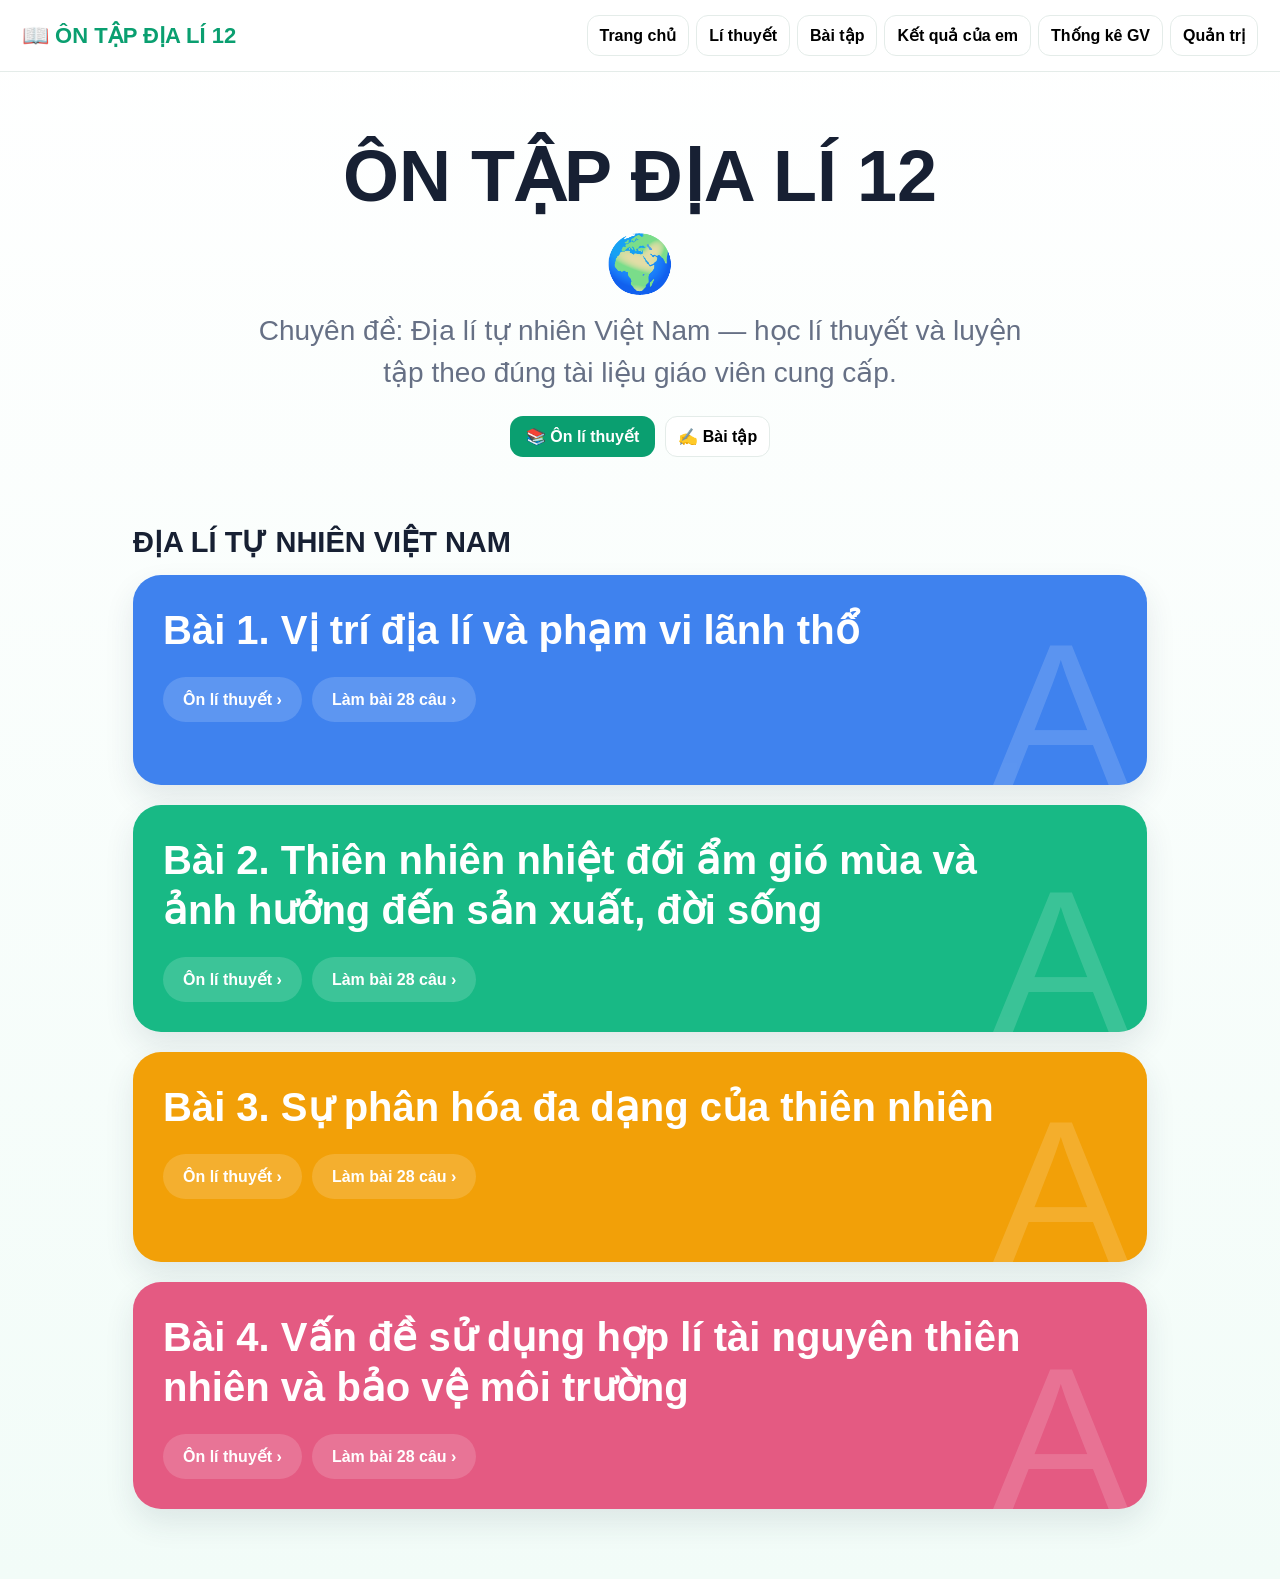
==== index.html @ 296b8ab2 "Add files via upload" ====
<!doctype html>
<html lang="vi"><head><meta charset="utf-8"><meta name="viewport" content="width=device-width,initial-scale=1">
<title>ÔN TẬP ĐỊA LÍ 12</title><link rel="stylesheet" href="styles.css"></head>
<body>
<header><div class="brand">📖 ÔN TẬP ĐỊA LÍ 12</div><nav>
<button data-r="home">Trang chủ</button><button data-r="theory">Lí thuyết</button><button data-r="practice">Bài tập</button>
<button data-r="mine">Kết quả của em</button><button data-r="teacher">Thống kê GV</button><button onclick="location.href='admin.html'">Quản trị</button></nav></header>
<main id="app"></main>
<script src="config.js"></script><script src="data.js"></script><script src="app.js"></script></body></html>
---- styles.css ----
:root{--bg:#f4fcf9;--text:#172033;--muted:#667085;--brand:#0a9f70;--line:#e4ece9}
*{box-sizing:border-box}html{scroll-behavior:smooth}body{margin:0;font-family:Inter,Segoe UI,Arial,sans-serif;color:var(--text);background:linear-gradient(#fff,#f2fcf8)}
button,input{font:inherit}header{position:sticky;top:0;z-index:30;background:#fffffff0;backdrop-filter:blur(12px);border-bottom:1px solid var(--line);display:flex;justify-content:space-between;align-items:center;gap:15px;padding:15px 22px}.brand{font-weight:900;font-size:22px;color:var(--brand)}nav{display:flex;gap:7px;flex-wrap:wrap}nav button,.secondary{border:1px solid var(--line);background:#fff;padding:10px 12px;border-radius:12px;font-weight:800;cursor:pointer}.primary{border:0;background:var(--brand);color:#fff;padding:11px 16px;border-radius:13px;font-weight:850;cursor:pointer}
main{max-width:1050px;margin:auto;padding:0 18px 70px}.hero{text-align:center;padding:62px 0 32px}.hero h1{font-size:clamp(42px,7vw,72px);margin:0}.hero .globe{font-size:56px;margin:13px 0}.hero p{font-size:clamp(19px,3vw,28px);line-height:1.5;color:var(--muted);max-width:800px;margin:auto}.actions{display:flex;gap:10px;flex-wrap:wrap;justify-content:center;margin-top:22px}
.section-title{font-size:29px;margin:36px 0 16px}.cards{display:grid;gap:20px}.card{color:#fff;border-radius:28px;padding:30px;min-height:210px;position:relative;overflow:hidden;box-shadow:0 14px 30px #24384c1b}.card:after{content:"A";position:absolute;right:18px;bottom:-48px;font-size:205px;opacity:.15}.card h2{font-size:clamp(27px,4vw,40px);margin:0 0 20px;max-width:90%;line-height:1.25}.card button{border:0;border-radius:999px;padding:13px 20px;background:#ffffff28;color:#fff;font-weight:800;cursor:pointer}.blue{background:#3f82ee}.green{background:#18b985}.orange{background:#f2a008}.pink{background:#e45a82}
.pagehead{padding:35px 0 10px}.pagehead h1{font-size:clamp(30px,5vw,45px);margin:4px 0}.pagehead p{color:var(--muted)}.panel{background:#fff;border:1px solid var(--line);border-radius:22px;padding:25px;margin:18px 0}.theory h2{color:#087a57;margin-top:30px}.theory h3{margin-top:22px}.theory p{line-height:1.65}.source-table{overflow:auto;margin:16px 0}.source-table table{border-collapse:collapse;min-width:600px;width:100%}.source-table th,.source-table td{border:1px solid #dce6e2;padding:8px;text-align:left;vertical-align:top}.source-table th{background:#edf8f4}.gallery{display:grid;grid-template-columns:repeat(2,1fr);gap:14px}.gallery img{width:100%;border:1px solid var(--line);border-radius:16px;background:#fff}
.identity{background:#fff;border:1px solid var(--line);border-radius:18px;padding:16px;display:flex;align-items:center;justify-content:space-between;gap:14px;margin:18px 0}.identity-fields{display:flex;gap:8px;flex-wrap:wrap}.identity input{padding:11px;border:1px solid #d6e2dd;border-radius:11px}
.quiz{max-width:850px;margin:auto}.progress{height:10px;background:#dfe9e5;border-radius:99px;overflow:hidden}.progress div{height:100%;background:var(--brand)}.qbox{background:#fff;border:1px solid var(--line);border-radius:22px;padding:24px;margin-top:16px}.qmeta{display:flex;justify-content:space-between;gap:10px;color:var(--muted);font-weight:700}.answers{display:grid;gap:10px}.answer{border:2px solid #e4ebe8;background:#fff;border-radius:14px;padding:14px;text-align:left;cursor:pointer}.answer.selected{border-color:#88b9a8;background:#f0faf6}.tfrow{border:1px solid var(--line);border-radius:14px;padding:13px;margin:10px 0}.tfopts{display:flex;gap:18px;margin-top:8px}.short input{width:100%;padding:13px;border:2px solid #dce6e2;border-radius:12px;font-size:17px}.prompt-table{overflow:auto;margin:12px 0}.prompt-table table{border-collapse:collapse;min-width:520px}.prompt-table td,.prompt-table th{border:1px solid #dce6e2;padding:7px}.feedback{padding:13px;background:#eef8f4;border-radius:12px;margin-top:13px}.score{font-size:55px;font-weight:900;color:var(--brand)}.statgrid{display:grid;grid-template-columns:repeat(4,1fr);gap:12px;margin:18px 0}.stat{background:#fff;border:1px solid var(--line);border-radius:17px;padding:17px}.stat b{font-size:32px;display:block;color:var(--brand)}.tablewrap{overflow:auto;border:1px solid var(--line);border-radius:16px;background:#fff}.tablewrap table{width:100%;border-collapse:collapse;min-width:760px}.tablewrap th,.tablewrap td{padding:10px;border-bottom:1px solid var(--line);text-align:left}.tablewrap th{background:#edf8f4}.note{background:#fff8df;border-left:5px solid #e1a000;padding:13px;border-radius:11px}
@media(max-width:720px){header{align-items:flex-start;flex-direction:column}nav{display:grid;grid-template-columns:repeat(3,1fr);width:100%}nav button{font-size:12px;padding:9px 4px}main{padding:0 13px 50px}.card{padding:24px 21px}.gallery{grid-template-columns:1fr}.identity{align-items:flex-start;flex-direction:column}.identity-fields,.identity input,.identity-fields button{width:100%}.statgrid{grid-template-columns:1fr 1fr}.qbox{padding:18px}}
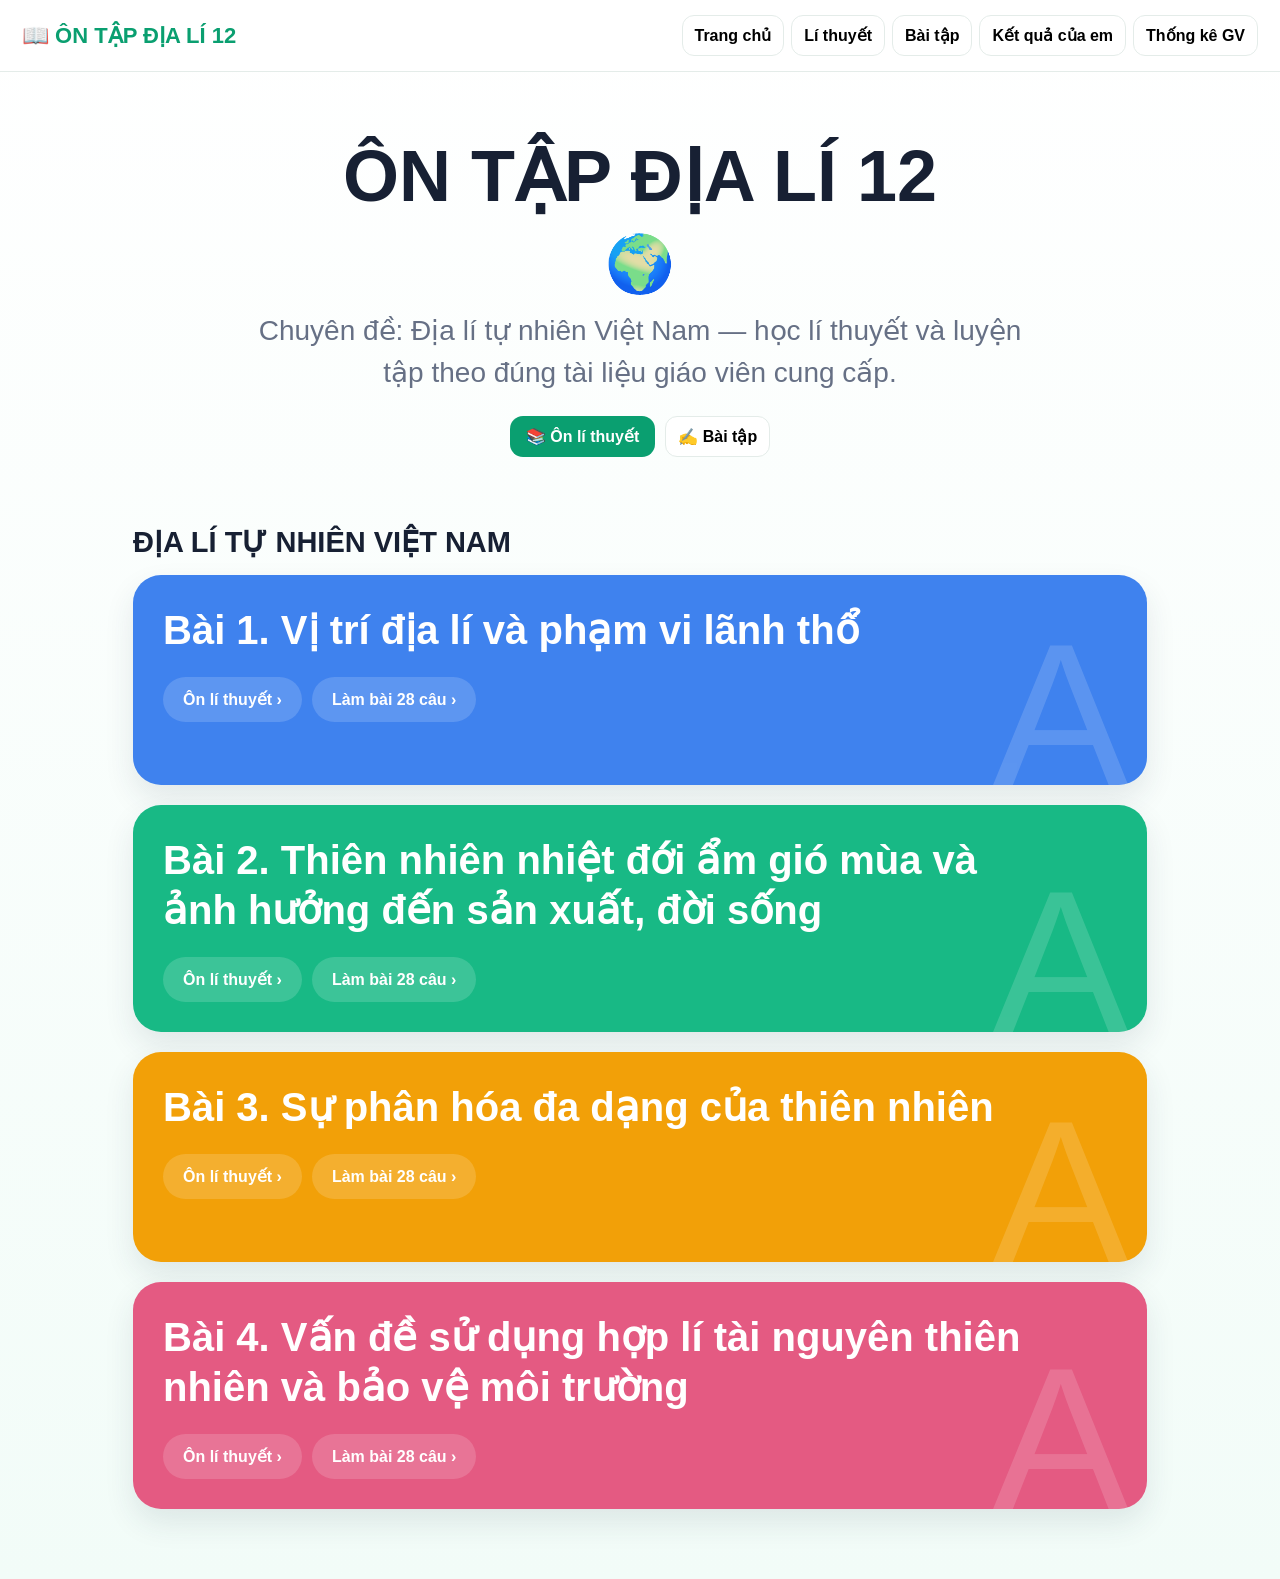
==== commit 4ce9a7c9: "Update index.html" ====
--- a/index.html
+++ b/index.html
@@ -1,9 +1 @@
-<!doctype html>
-<html lang="vi"><head><meta charset="utf-8"><meta name="viewport" content="width=device-width,initial-scale=1">
-<title>ÔN TẬP ĐỊA LÍ 12</title><link rel="stylesheet" href="styles.css"></head>
-<body>
-<header><div class="brand">📖 ÔN TẬP ĐỊA LÍ 12</div><nav>
-<button data-r="home">Trang chủ</button><button data-r="theory">Lí thuyết</button><button data-r="practice">Bài tập</button>
-<button data-r="mine">Kết quả của em</button><button data-r="teacher">Thống kê GV</button><button onclick="location.href='admin.html'">Quản trị</button></nav></header>
-<main id="app"></main>
-<script src="config.js"></script><script src="data.js"></script><script src="app.js"></script></body></html>+<!doctype html><html lang="vi"><head><meta charset="utf-8"><meta name="viewport" content="width=device-width,initial-scale=1"><title>ÔN TẬP ĐỊA LÍ 12</title><link rel="stylesheet" href="styles.css"></head><body><header><div class="brand">📖 ÔN TẬP ĐỊA LÍ 12</div><nav><button data-r="home">Trang chủ</button><button data-r="theory">Lí thuyết</button><button data-r="practice">Bài tập</button><button data-r="mine">Kết quả của em</button><button data-r="teacher">Thống kê GV</button></nav></header><main id="app"></main><script src="config.js"></script><script src="data.js"></script><script src="app.js"></script></body></html>
--- a/styles.css
+++ b/styles.css
@@ -8,3 +8,180 @@
 .identity{background:#fff;border:1px solid var(--line);border-radius:18px;padding:16px;display:flex;align-items:center;justify-content:space-between;gap:14px;margin:18px 0}.identity-fields{display:flex;gap:8px;flex-wrap:wrap}.identity input{padding:11px;border:1px solid #d6e2dd;border-radius:11px}
 .quiz{max-width:850px;margin:auto}.progress{height:10px;background:#dfe9e5;border-radius:99px;overflow:hidden}.progress div{height:100%;background:var(--brand)}.qbox{background:#fff;border:1px solid var(--line);border-radius:22px;padding:24px;margin-top:16px}.qmeta{display:flex;justify-content:space-between;gap:10px;color:var(--muted);font-weight:700}.answers{display:grid;gap:10px}.answer{border:2px solid #e4ebe8;background:#fff;border-radius:14px;padding:14px;text-align:left;cursor:pointer}.answer.selected{border-color:#88b9a8;background:#f0faf6}.tfrow{border:1px solid var(--line);border-radius:14px;padding:13px;margin:10px 0}.tfopts{display:flex;gap:18px;margin-top:8px}.short input{width:100%;padding:13px;border:2px solid #dce6e2;border-radius:12px;font-size:17px}.prompt-table{overflow:auto;margin:12px 0}.prompt-table table{border-collapse:collapse;min-width:520px}.prompt-table td,.prompt-table th{border:1px solid #dce6e2;padding:7px}.feedback{padding:13px;background:#eef8f4;border-radius:12px;margin-top:13px}.score{font-size:55px;font-weight:900;color:var(--brand)}.statgrid{display:grid;grid-template-columns:repeat(4,1fr);gap:12px;margin:18px 0}.stat{background:#fff;border:1px solid var(--line);border-radius:17px;padding:17px}.stat b{font-size:32px;display:block;color:var(--brand)}.tablewrap{overflow:auto;border:1px solid var(--line);border-radius:16px;background:#fff}.tablewrap table{width:100%;border-collapse:collapse;min-width:760px}.tablewrap th,.tablewrap td{padding:10px;border-bottom:1px solid var(--line);text-align:left}.tablewrap th{background:#edf8f4}.note{background:#fff8df;border-left:5px solid #e1a000;padding:13px;border-radius:11px}
 @media(max-width:720px){header{align-items:flex-start;flex-direction:column}nav{display:grid;grid-template-columns:repeat(3,1fr);width:100%}nav button{font-size:12px;padding:9px 4px}main{padding:0 13px 50px}.card{padding:24px 21px}.gallery{grid-template-columns:1fr}.identity{align-items:flex-start;flex-direction:column}.identity-fields,.identity input,.identity-fields button{width:100%}.statgrid{grid-template-columns:1fr 1fr}.qbox{padding:18px}}
+
+.theory-only{margin:18px 0 24px}
+.mindmap{margin:0;background:#fff;border:1px solid var(--line);border-radius:18px;overflow:hidden}
+.mindmap img{display:block;width:100%;height:auto}
+.mindmap figcaption{text-align:center;padding:10px;color:var(--muted);font-weight:700}
+.review-list{display:grid;gap:13px}
+.review-card{background:#fff;border:2px solid var(--line);border-radius:17px;padding:16px}
+.review-ok{border-color:#31ad7e;background:#f3fff9}
+.review-bad{border-color:#e18a9d;background:#fff7f8}
+.review-head{display:flex;justify-content:space-between;gap:12px;flex-wrap:wrap;margin-bottom:9px}
+.review-q{font-weight:750;margin-bottom:9px;line-height:1.5}
+.review-tf{padding:9px 0;border-top:1px dashed #dbe5e1;line-height:1.5}
+.result-panel .actions{justify-content:center}
+
+
+/* Giao diện làm bài 45 phút */
+.quiz-topbar{
+  position:sticky;top:0;z-index:20;
+  display:flex;justify-content:space-between;align-items:center;gap:12px;
+  background:#fff;border:1px solid var(--line);border-radius:16px;
+  padding:12px 16px;margin-bottom:14px;box-shadow:0 4px 18px rgba(0,0,0,.06)
+}
+.quiz-topbar>div:first-child{display:flex;gap:12px;align-items:center;flex-wrap:wrap}
+.answered-count{color:var(--muted);font-size:.94rem}
+.timer-wrap{font-size:1.05rem;white-space:nowrap}
+#quizTimer{font-size:1.3rem;font-variant-numeric:tabular-nums}
+#quizTimer.timer-warn{font-weight:900;text-decoration:underline}
+#quizTimer.timer-danger{font-weight:900;animation:pulseTimer 1s infinite}
+@keyframes pulseTimer{50%{opacity:.45}}
+.qbox h2{font-size:clamp(1.3rem,3.8vw,1.8rem);line-height:1.45}
+.question-number{
+  display:inline-flex;align-items:center;justify-content:center;
+  min-width:74px;padding:8px 12px;border-radius:999px;font-weight:900
+}
+.answers{display:grid;gap:12px}
+.answer{
+  width:100%;display:flex;align-items:flex-start;gap:12px;text-align:left;
+  padding:16px;border:2px solid var(--line);border-radius:16px;
+  font-size:clamp(1.05rem,3.2vw,1.22rem);line-height:1.5;background:#fff
+}
+.choice-letter{
+  flex:0 0 34px;height:34px;border-radius:50%;display:inline-flex;
+  align-items:center;justify-content:center;font-weight:900;border:2px solid currentColor
+}
+.tfrow{padding:16px 0}
+.tfstatement{font-size:1.08rem;line-height:1.55;margin-bottom:10px}
+.tfopts{display:flex;gap:12px;flex-wrap:wrap}
+.tfopts label{padding:10px 18px;border:2px solid var(--line);border-radius:12px;font-weight:800}
+.short input{font-size:1.18rem;padding:15px 16px}
+.quiz-actions{justify-content:space-between;margin-top:22px}
+.autosubmit-note{font-weight:800}
+@media(max-width:600px){
+  .quiz-topbar{padding:10px 12px}
+  .quiz-topbar{align-items:flex-start}
+  .timer-wrap{font-size:.95rem}
+  #quizTimer{font-size:1.15rem}
+  .quiz-actions button{flex:1}
+}
+
+
+/* ===== GIAO DIỆN CÂU HỎI / ĐÁP ÁN DẠNG GỌN ===== */
+.qbox{
+  background:#fff;
+  border:1px solid var(--line);
+  border-radius:24px;
+  padding:20px;
+}
+.qbox h2{
+  font-size:clamp(1.35rem,4.3vw,1.95rem);
+  line-height:1.45;
+  font-weight:850;
+  margin:16px 0 20px;
+}
+.answers{
+  display:grid;
+  gap:12px;
+}
+.answer{
+  width:100%;
+  display:flex !important;
+  align-items:center !important;
+  justify-content:flex-start !important;
+  text-align:left !important;
+  gap:12px !important;
+  padding:16px 18px !important;
+  min-height:70px;
+  background:#fff;
+  border:2px solid #e3e7ea !important;
+  border-radius:18px !important;
+  font-size:clamp(1.05rem,3.6vw,1.25rem) !important;
+  line-height:1.45 !important;
+  cursor:pointer;
+}
+.answer:hover{
+  border-color:#b9c7cf !important;
+}
+.answer.selected{
+  border-color:#0aaa7f !important;
+  background:#ecfff8 !important;
+  box-shadow:0 0 0 1px #0aaa7f inset;
+}
+.fake-radio{
+  width:24px;
+  height:24px;
+  flex:0 0 24px;
+  border:3px solid #d8dde2;
+  border-radius:50%;
+  background:#fff;
+  position:relative;
+}
+.answer.selected .fake-radio{
+  border-color:#0aaa7f;
+}
+.answer.selected .fake-radio::after{
+  content:"";
+  position:absolute;
+  width:10px;
+  height:10px;
+  border-radius:50%;
+  background:#0aaa7f;
+  top:50%;
+  left:50%;
+  transform:translate(-50%,-50%);
+}
+.answer-line{
+  display:inline;
+  flex:1 1 auto;
+  min-width:0;
+}
+.choice-letter{
+  display:inline !important;
+  width:auto !important;
+  min-width:0 !important;
+  height:auto !important;
+  margin:0 !important;
+  padding:0 !important;
+  border:0 !important;
+  border-radius:0 !important;
+  font-size:1em !important;
+  line-height:inherit !important;
+  font-weight:900 !important;
+}
+.choice-text{
+  display:inline !important;
+  font-weight:500 !important;
+}
+.answer.selected .choice-letter,
+.answer.selected .choice-text{
+  font-weight:800 !important;
+}
+.quiz-actions{
+  display:flex;
+  gap:12px;
+  justify-content:center !important;
+}
+.quiz-actions button{
+  min-width:145px;
+  min-height:54px;
+  border-radius:16px;
+  font-weight:800;
+}
+@media(max-width:600px){
+  .qbox{padding:16px 14px;border-radius:22px}
+  .answer{
+    gap:10px !important;
+    padding:15px 14px !important;
+    min-height:66px;
+    border-radius:17px !important;
+  }
+  .fake-radio{
+    width:22px;height:22px;flex-basis:22px;
+  }
+  .quiz-actions button{
+    min-width:0;
+    flex:1;
+  }
+}
